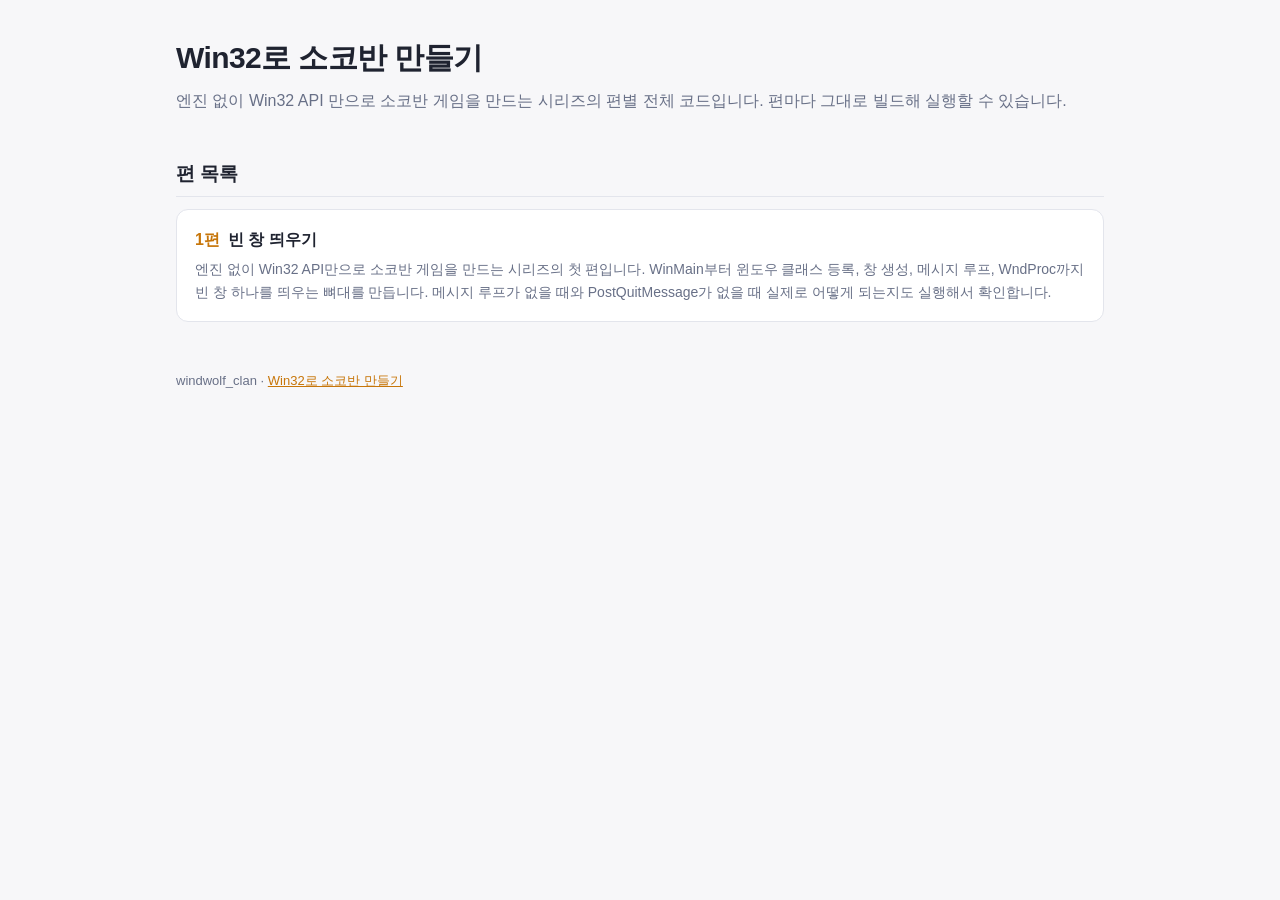
==== sokoban/index.html @ 4a5e50aa "Add Win32 Sokoban episode code pages under /sokoban Serves the full main.cpp, run screenshots and bu" ====
<!doctype html>
<html lang="ko">
<head>
<meta charset="utf-8">
<meta name="viewport" content="width=device-width,initial-scale=1">
<title>Win32로 소코반 만들기</title>
<meta name="description" content="편별 전체 코드와 실행 화면">
<link rel="canonical" href="https://shorts.windwolf.co.kr/sokoban/">
<meta property="og:title" content="Win32로 소코반 만들기">
<meta property="og:description" content="편별 전체 코드와 실행 화면">
<meta property="og:url" content="https://shorts.windwolf.co.kr/sokoban/">
<link rel="stylesheet" href="style.css">
</head>
<body>
<div class="wrap">
<h1>Win32로 소코반 만들기</h1><p class="lead">엔진 없이 Win32 API 만으로 소코반 게임을 만드는 시리즈의 편별 전체 코드입니다. 편마다 그대로 빌드해 실행할 수 있습니다.</p><h2>편 목록</h2><ul class="eplist"><li><a href="ep01/"><span class="no">1편</span><b>빈 창 띄우기</b><p>엔진 없이 Win32 API만으로 소코반 게임을 만드는 시리즈의 첫 편입니다. WinMain부터 윈도우 클래스 등록, 창 생성, 메시지 루프, WndProc까지 빈 창 하나를 띄우는 뼈대를 만듭니다. 메시지 루프가 없을 때와 PostQuitMessage가 없을 때 실제로 어떻게 되는지도 실행해서 확인합니다.</p></a></li></ul>
<footer>windwolf_clan · <a href="">Win32로 소코반 만들기</a></footer>
</div>
<script>
function copyCode(id,btn){navigator.clipboard.writeText(document.getElementById(id).textContent).then(()=>{
 const t=btn.textContent;btn.textContent='복사됨';setTimeout(()=>btn.textContent=t,1200)})}
function toggleMarks(btn){const p=document.getElementById('code');p.classList.toggle('nomark');
 btn.textContent=p.classList.contains('nomark')?'변경 표시 켜기':'변경 표시 끄기'}
</script>
</body>
</html>
---- sokoban/style.css ----
:root{--bg:#f7f7f9;--panel:#fff;--code:#fbfbfc;--fg:#1f2330;--dim:#687087;--line:#e3e5ec;
 --accent:#c7760a;--add:#fff3dc;--addb:#e8a33a;--chg:#e7efff;--chgb:#6f9cf0;--num:#a3a8b8;
 --kw:#0b57b8;--ty:#0f7c6b;--fn:#795e26;--str:#a3411c;--nm:#2f7d32;--cm:#6a8a5a;--pp:#8a3a9c;--cs:#2455b0}
@media (prefers-color-scheme:dark){:root:not([data-theme="light"]){--bg:#10121b;--panel:#171a26;--code:#141722;
 --fg:#dcdee8;--dim:#8d93aa;--line:#262a3a;--accent:#ffb84c;--add:#302c26;--addb:#ffb84c;--chg:#262c3c;
 --chgb:#78aaff;--num:#5a5f73;--kw:#569cd6;--ty:#4ec9b0;--fn:#dcdcaa;--str:#ce9178;--nm:#b5cea8;
 --cm:#6a9955;--pp:#c586c0;--cs:#9cbeff}}
*{box-sizing:border-box}
body{margin:0;background:var(--bg);color:var(--fg);
 font:16px/1.7 -apple-system,BlinkMacSystemFont,"Segoe UI","Malgun Gothic","Apple SD Gothic Neo",sans-serif}
a{color:var(--accent)}
.wrap{max-width:960px;margin:0 auto;padding:32px 16px 80px}
.crumb{font-size:14px;color:var(--dim)} .crumb a{color:var(--dim)}
h1{font-size:30px;line-height:1.3;margin:6px 0 10px;letter-spacing:-.02em}
h2{font-size:19px;margin:44px 0 12px;padding-bottom:6px;border-bottom:1px solid var(--line)}
.lead{color:var(--dim);margin:0}
.btns{display:flex;gap:10px;flex-wrap:wrap;margin:18px 0 0}
.btn{display:inline-block;padding:7px 14px;border:1px solid var(--line);border-radius:8px;background:var(--panel);
 color:var(--fg);text-decoration:none;font-size:14px;cursor:pointer;font-family:inherit}
.btn:hover{border-color:var(--accent)} .btn.primary{background:var(--accent);border-color:var(--accent);color:#1a1405;font-weight:600}
.btn[aria-disabled]{opacity:.55;pointer-events:none}
.shot{background:var(--panel);border:1px solid var(--line);border-radius:12px;padding:12px;text-align:center}
.shot img{max-width:100%;height:auto;display:block;margin:0 auto}
.shot figcaption{font-size:14px;color:var(--dim);margin-top:8px}
.scene{margin:0 0 18px;background:var(--panel);border:1px solid var(--line);border-radius:12px;padding:16px 18px}
.scene h3{margin:0 0 10px;font-size:16px} .scene img{max-width:100%;height:auto;border-radius:8px;display:block}
.scene figcaption{font-size:14px;color:var(--dim);margin-top:10px}
pre.term{margin:0;padding:12px 14px;background:var(--code);border:1px solid var(--line);border-radius:8px;
 font:13.5px/1.6 Consolas,"D2Coding",monospace;white-space:pre-wrap;word-break:break-word;overflow-x:auto}
.scene img + pre.term{margin-top:10px}
.chapters{list-style:none;padding:0;margin:0;columns:2;column-gap:32px}
.chapters li{break-inside:avoid;padding:3px 0}
.chapters .t{font-family:Consolas,"D2Coding",monospace;color:var(--dim);display:inline-block;width:3.6em}
.codebox{border:1px solid var(--line);border-radius:12px;overflow:hidden;background:var(--code)}
.codehead{display:flex;align-items:center;justify-content:space-between;gap:12px;flex-wrap:wrap;
 padding:8px 12px;border-bottom:1px solid var(--line);background:var(--panel);font-size:14px}
.codehead b{font-family:Consolas,"D2Coding",monospace}
.legend{color:var(--dim);font-size:13px}
.legend i{display:inline-block;width:10px;height:10px;border-radius:2px;margin:0 4px 0 10px;vertical-align:-1px}
pre{margin:0;padding:10px 0 16px;overflow-x:auto;font:14.5px/1.6 Consolas,"D2Coding",monospace}
.l{display:block;padding-right:16px;border-left:3px solid transparent;white-space:pre;min-height:1.6em}
.n{display:inline-block;width:3em;text-align:right;margin-right:1.2em;color:var(--num);user-select:none}
.add{background:var(--add);border-color:var(--addb)} .chg{background:var(--chg);border-color:var(--chgb)}
.nomark .add,.nomark .chg{background:none;border-color:transparent}
.kw{color:var(--kw)} .ty{color:var(--ty)} .fn{color:var(--fn)} .str{color:var(--str)} .nm{color:var(--nm)}
.cm{color:var(--cm)} .pp{color:var(--pp)} .cs{color:var(--cs)}
code.inl{font-family:Consolas,"D2Coding",monospace;font-size:14px;background:var(--panel);border:1px solid var(--line);
 border-radius:5px;padding:1px 6px}
.cmd{position:relative} .cmd pre{padding:12px 16px;white-space:pre-wrap;word-break:break-all;background:var(--code);
 border:1px solid var(--line);border-radius:10px}
ol.steps li{margin:4px 0}
.nav{display:flex;justify-content:space-between;gap:12px;margin-top:56px;padding-top:20px;border-top:1px solid var(--line)}
.eplist{list-style:none;padding:0;margin:0;display:grid;gap:12px}
.eplist a{display:block;padding:16px 18px;border:1px solid var(--line);border-radius:12px;background:var(--panel);
 text-decoration:none;color:var(--fg)} .eplist a:hover{border-color:var(--accent)}
.eplist .no{color:var(--accent);font-weight:700;margin-right:8px} .eplist p{margin:4px 0 0;color:var(--dim);font-size:14px}
footer{margin-top:48px;color:var(--dim);font-size:13px}
@media (max-width:640px){h1{font-size:24px}.chapters{columns:1}pre{font-size:13px}.n{width:2.2em;margin-right:.8em}}
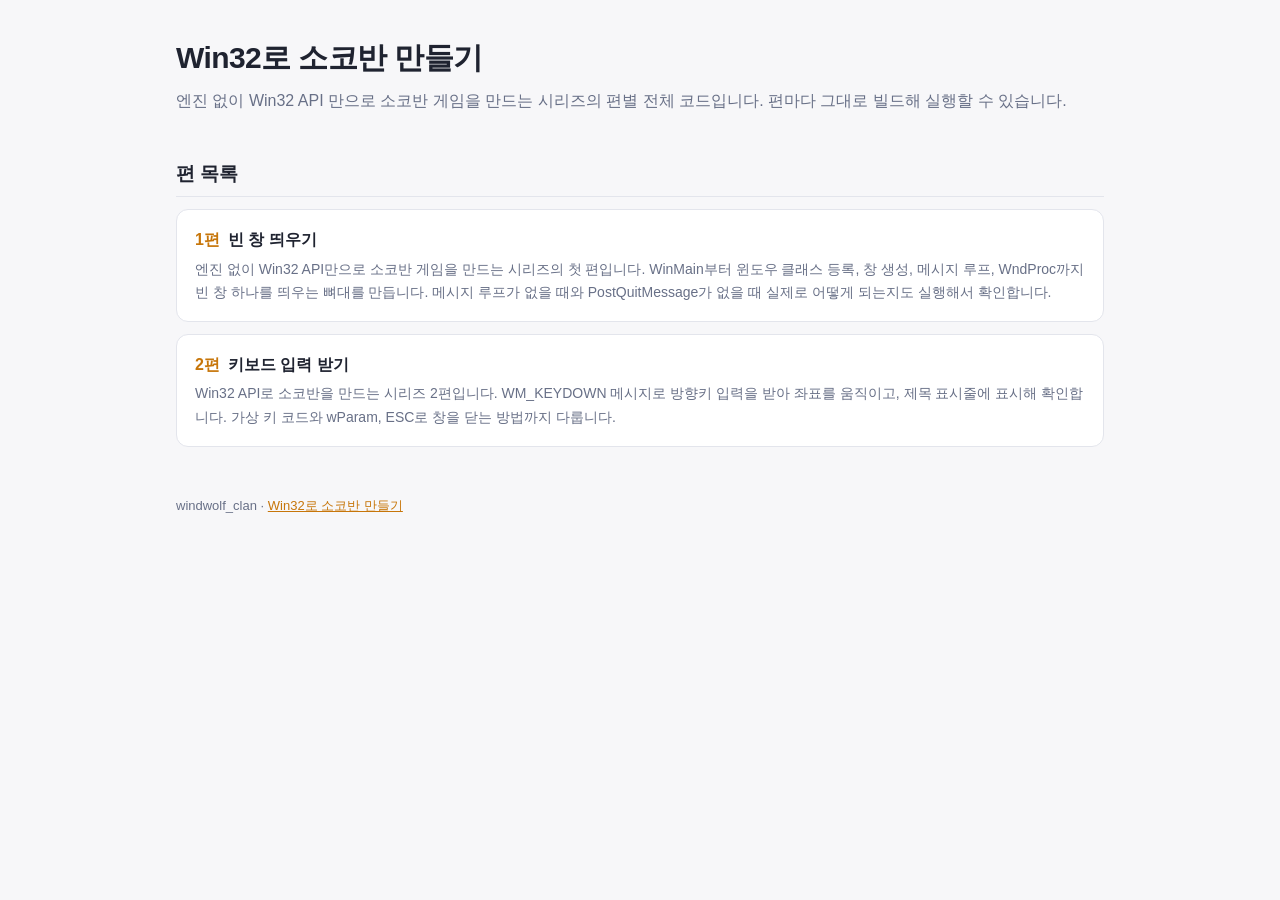
==== commit 28d14d3c: "Add episode 2 code page and link episode 1 video Co-Authored-By: Claude Opus 5 <noreply@anthropic.co" ====
--- a/sokoban/index.html
+++ b/sokoban/index.html
@@ -13,7 +13,7 @@
 </head>
 <body>
 <div class="wrap">
-<h1>Win32로 소코반 만들기</h1><p class="lead">엔진 없이 Win32 API 만으로 소코반 게임을 만드는 시리즈의 편별 전체 코드입니다. 편마다 그대로 빌드해 실행할 수 있습니다.</p><h2>편 목록</h2><ul class="eplist"><li><a href="ep01/"><span class="no">1편</span><b>빈 창 띄우기</b><p>엔진 없이 Win32 API만으로 소코반 게임을 만드는 시리즈의 첫 편입니다. WinMain부터 윈도우 클래스 등록, 창 생성, 메시지 루프, WndProc까지 빈 창 하나를 띄우는 뼈대를 만듭니다. 메시지 루프가 없을 때와 PostQuitMessage가 없을 때 실제로 어떻게 되는지도 실행해서 확인합니다.</p></a></li></ul>
+<h1>Win32로 소코반 만들기</h1><p class="lead">엔진 없이 Win32 API 만으로 소코반 게임을 만드는 시리즈의 편별 전체 코드입니다. 편마다 그대로 빌드해 실행할 수 있습니다.</p><h2>편 목록</h2><ul class="eplist"><li><a href="ep01/"><span class="no">1편</span><b>빈 창 띄우기</b><p>엔진 없이 Win32 API만으로 소코반 게임을 만드는 시리즈의 첫 편입니다. WinMain부터 윈도우 클래스 등록, 창 생성, 메시지 루프, WndProc까지 빈 창 하나를 띄우는 뼈대를 만듭니다. 메시지 루프가 없을 때와 PostQuitMessage가 없을 때 실제로 어떻게 되는지도 실행해서 확인합니다.</p></a></li><li><a href="ep02/"><span class="no">2편</span><b>키보드 입력 받기</b><p>Win32 API로 소코반을 만드는 시리즈 2편입니다. WM_KEYDOWN 메시지로 방향키 입력을 받아 좌표를 움직이고, 제목 표시줄에 표시해 확인합니다. 가상 키 코드와 wParam, ESC로 창을 닫는 방법까지 다룹니다.</p></a></li></ul>
 <footer>windwolf_clan · <a href="">Win32로 소코반 만들기</a></footer>
 </div>
 <script>
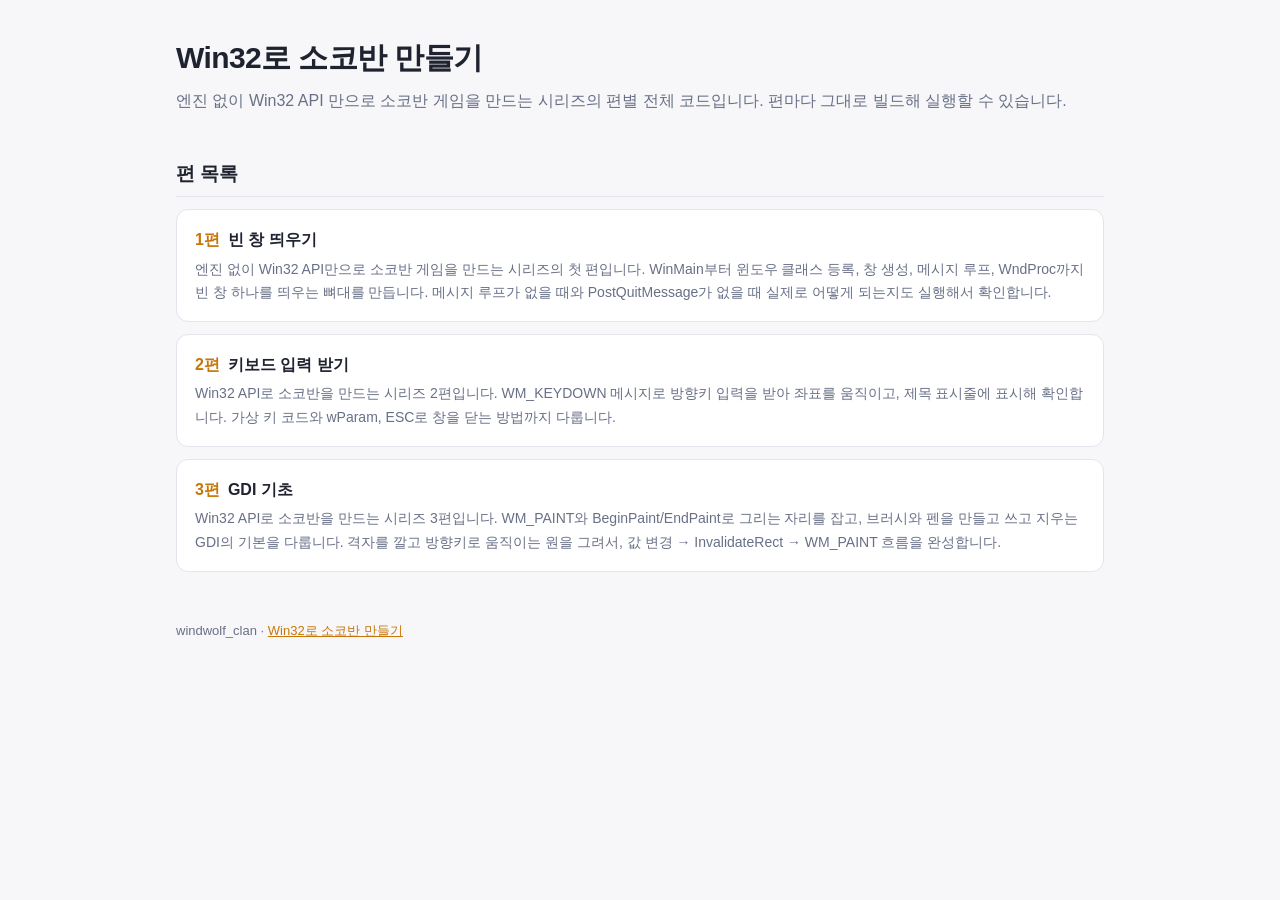
==== commit 0b090835: "Add episode 3 code page and link video Co-Authored-By: Claude Opus 5 <noreply@anthropic.com>" ====
--- a/sokoban/index.html
+++ b/sokoban/index.html
@@ -13,7 +13,7 @@
 </head>
 <body>
 <div class="wrap">
-<h1>Win32로 소코반 만들기</h1><p class="lead">엔진 없이 Win32 API 만으로 소코반 게임을 만드는 시리즈의 편별 전체 코드입니다. 편마다 그대로 빌드해 실행할 수 있습니다.</p><h2>편 목록</h2><ul class="eplist"><li><a href="ep01/"><span class="no">1편</span><b>빈 창 띄우기</b><p>엔진 없이 Win32 API만으로 소코반 게임을 만드는 시리즈의 첫 편입니다. WinMain부터 윈도우 클래스 등록, 창 생성, 메시지 루프, WndProc까지 빈 창 하나를 띄우는 뼈대를 만듭니다. 메시지 루프가 없을 때와 PostQuitMessage가 없을 때 실제로 어떻게 되는지도 실행해서 확인합니다.</p></a></li><li><a href="ep02/"><span class="no">2편</span><b>키보드 입력 받기</b><p>Win32 API로 소코반을 만드는 시리즈 2편입니다. WM_KEYDOWN 메시지로 방향키 입력을 받아 좌표를 움직이고, 제목 표시줄에 표시해 확인합니다. 가상 키 코드와 wParam, ESC로 창을 닫는 방법까지 다룹니다.</p></a></li></ul>
+<h1>Win32로 소코반 만들기</h1><p class="lead">엔진 없이 Win32 API 만으로 소코반 게임을 만드는 시리즈의 편별 전체 코드입니다. 편마다 그대로 빌드해 실행할 수 있습니다.</p><h2>편 목록</h2><ul class="eplist"><li><a href="ep01/"><span class="no">1편</span><b>빈 창 띄우기</b><p>엔진 없이 Win32 API만으로 소코반 게임을 만드는 시리즈의 첫 편입니다. WinMain부터 윈도우 클래스 등록, 창 생성, 메시지 루프, WndProc까지 빈 창 하나를 띄우는 뼈대를 만듭니다. 메시지 루프가 없을 때와 PostQuitMessage가 없을 때 실제로 어떻게 되는지도 실행해서 확인합니다.</p></a></li><li><a href="ep02/"><span class="no">2편</span><b>키보드 입력 받기</b><p>Win32 API로 소코반을 만드는 시리즈 2편입니다. WM_KEYDOWN 메시지로 방향키 입력을 받아 좌표를 움직이고, 제목 표시줄에 표시해 확인합니다. 가상 키 코드와 wParam, ESC로 창을 닫는 방법까지 다룹니다.</p></a></li><li><a href="ep03/"><span class="no">3편</span><b>GDI 기초</b><p>Win32 API로 소코반을 만드는 시리즈 3편입니다. WM_PAINT와 BeginPaint/EndPaint로 그리는 자리를 잡고, 브러시와 펜을 만들고 쓰고 지우는 GDI의 기본을 다룹니다. 격자를 깔고 방향키로 움직이는 원을 그려서, 값 변경 → InvalidateRect → WM_PAINT 흐름을 완성합니다.</p></a></li></ul>
 <footer>windwolf_clan · <a href="">Win32로 소코반 만들기</a></footer>
 </div>
 <script>
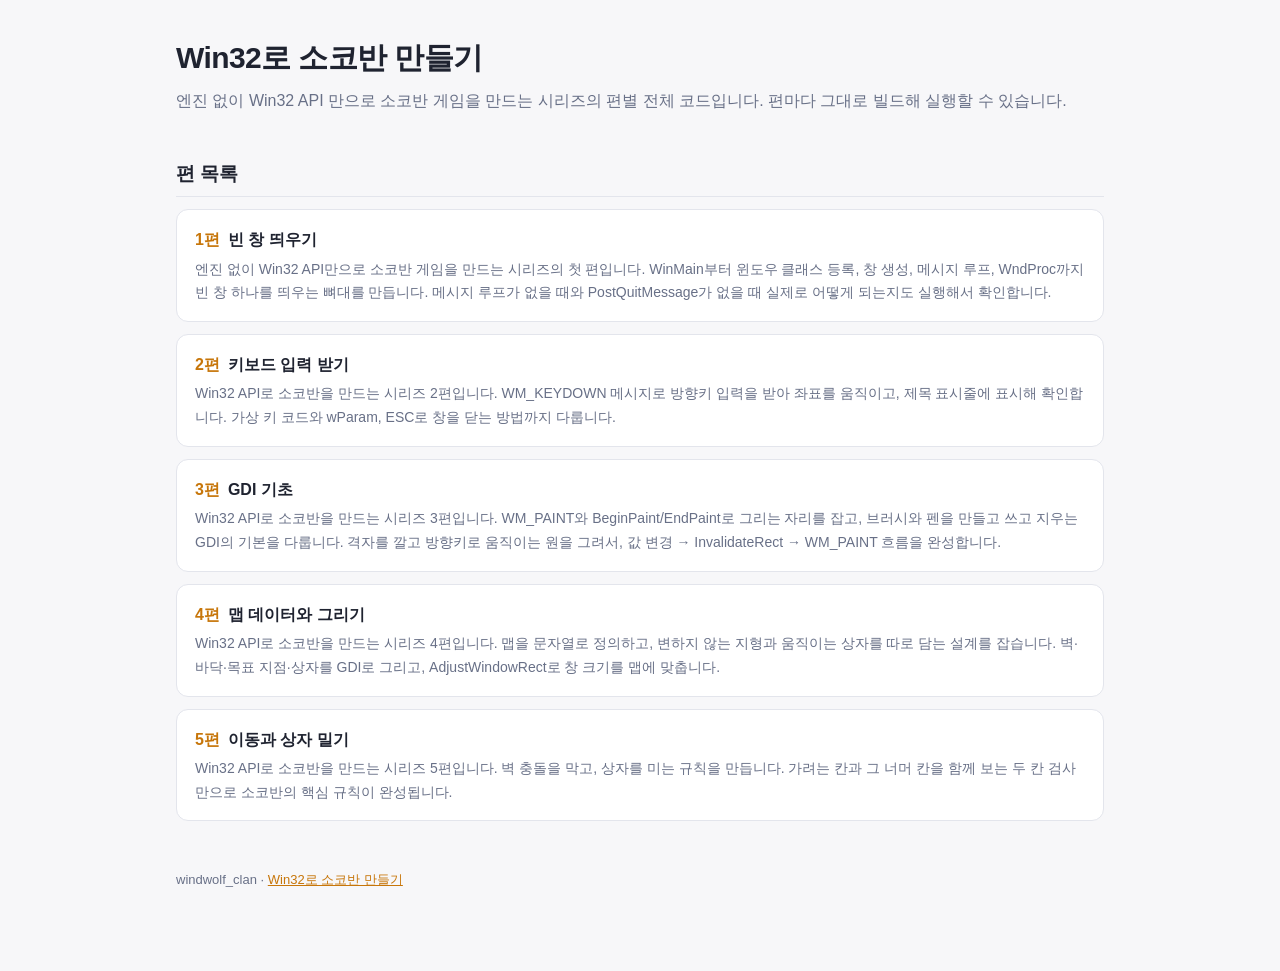
==== commit 28bdaa96: "Add episode 5 code page Co-Authored-By: Claude Opus 5 <noreply@anthropic.com>" ====
--- a/sokoban/index.html
+++ b/sokoban/index.html
@@ -13,7 +13,7 @@
 </head>
 <body>
 <div class="wrap">
-<h1>Win32로 소코반 만들기</h1><p class="lead">엔진 없이 Win32 API 만으로 소코반 게임을 만드는 시리즈의 편별 전체 코드입니다. 편마다 그대로 빌드해 실행할 수 있습니다.</p><h2>편 목록</h2><ul class="eplist"><li><a href="ep01/"><span class="no">1편</span><b>빈 창 띄우기</b><p>엔진 없이 Win32 API만으로 소코반 게임을 만드는 시리즈의 첫 편입니다. WinMain부터 윈도우 클래스 등록, 창 생성, 메시지 루프, WndProc까지 빈 창 하나를 띄우는 뼈대를 만듭니다. 메시지 루프가 없을 때와 PostQuitMessage가 없을 때 실제로 어떻게 되는지도 실행해서 확인합니다.</p></a></li><li><a href="ep02/"><span class="no">2편</span><b>키보드 입력 받기</b><p>Win32 API로 소코반을 만드는 시리즈 2편입니다. WM_KEYDOWN 메시지로 방향키 입력을 받아 좌표를 움직이고, 제목 표시줄에 표시해 확인합니다. 가상 키 코드와 wParam, ESC로 창을 닫는 방법까지 다룹니다.</p></a></li><li><a href="ep03/"><span class="no">3편</span><b>GDI 기초</b><p>Win32 API로 소코반을 만드는 시리즈 3편입니다. WM_PAINT와 BeginPaint/EndPaint로 그리는 자리를 잡고, 브러시와 펜을 만들고 쓰고 지우는 GDI의 기본을 다룹니다. 격자를 깔고 방향키로 움직이는 원을 그려서, 값 변경 → InvalidateRect → WM_PAINT 흐름을 완성합니다.</p></a></li></ul>
+<h1>Win32로 소코반 만들기</h1><p class="lead">엔진 없이 Win32 API 만으로 소코반 게임을 만드는 시리즈의 편별 전체 코드입니다. 편마다 그대로 빌드해 실행할 수 있습니다.</p><h2>편 목록</h2><ul class="eplist"><li><a href="ep01/"><span class="no">1편</span><b>빈 창 띄우기</b><p>엔진 없이 Win32 API만으로 소코반 게임을 만드는 시리즈의 첫 편입니다. WinMain부터 윈도우 클래스 등록, 창 생성, 메시지 루프, WndProc까지 빈 창 하나를 띄우는 뼈대를 만듭니다. 메시지 루프가 없을 때와 PostQuitMessage가 없을 때 실제로 어떻게 되는지도 실행해서 확인합니다.</p></a></li><li><a href="ep02/"><span class="no">2편</span><b>키보드 입력 받기</b><p>Win32 API로 소코반을 만드는 시리즈 2편입니다. WM_KEYDOWN 메시지로 방향키 입력을 받아 좌표를 움직이고, 제목 표시줄에 표시해 확인합니다. 가상 키 코드와 wParam, ESC로 창을 닫는 방법까지 다룹니다.</p></a></li><li><a href="ep03/"><span class="no">3편</span><b>GDI 기초</b><p>Win32 API로 소코반을 만드는 시리즈 3편입니다. WM_PAINT와 BeginPaint/EndPaint로 그리는 자리를 잡고, 브러시와 펜을 만들고 쓰고 지우는 GDI의 기본을 다룹니다. 격자를 깔고 방향키로 움직이는 원을 그려서, 값 변경 → InvalidateRect → WM_PAINT 흐름을 완성합니다.</p></a></li><li><a href="ep04/"><span class="no">4편</span><b>맵 데이터와 그리기</b><p>Win32 API로 소코반을 만드는 시리즈 4편입니다. 맵을 문자열로 정의하고, 변하지 않는 지형과 움직이는 상자를 따로 담는 설계를 잡습니다. 벽·바닥·목표 지점·상자를 GDI로 그리고, AdjustWindowRect로 창 크기를 맵에 맞춥니다.</p></a></li><li><a href="ep05/"><span class="no">5편</span><b>이동과 상자 밀기</b><p>Win32 API로 소코반을 만드는 시리즈 5편입니다. 벽 충돌을 막고, 상자를 미는 규칙을 만듭니다. 가려는 칸과 그 너머 칸을 함께 보는 두 칸 검사만으로 소코반의 핵심 규칙이 완성됩니다.</p></a></li></ul>
 <footer>windwolf_clan · <a href="">Win32로 소코반 만들기</a></footer>
 </div>
 <script>
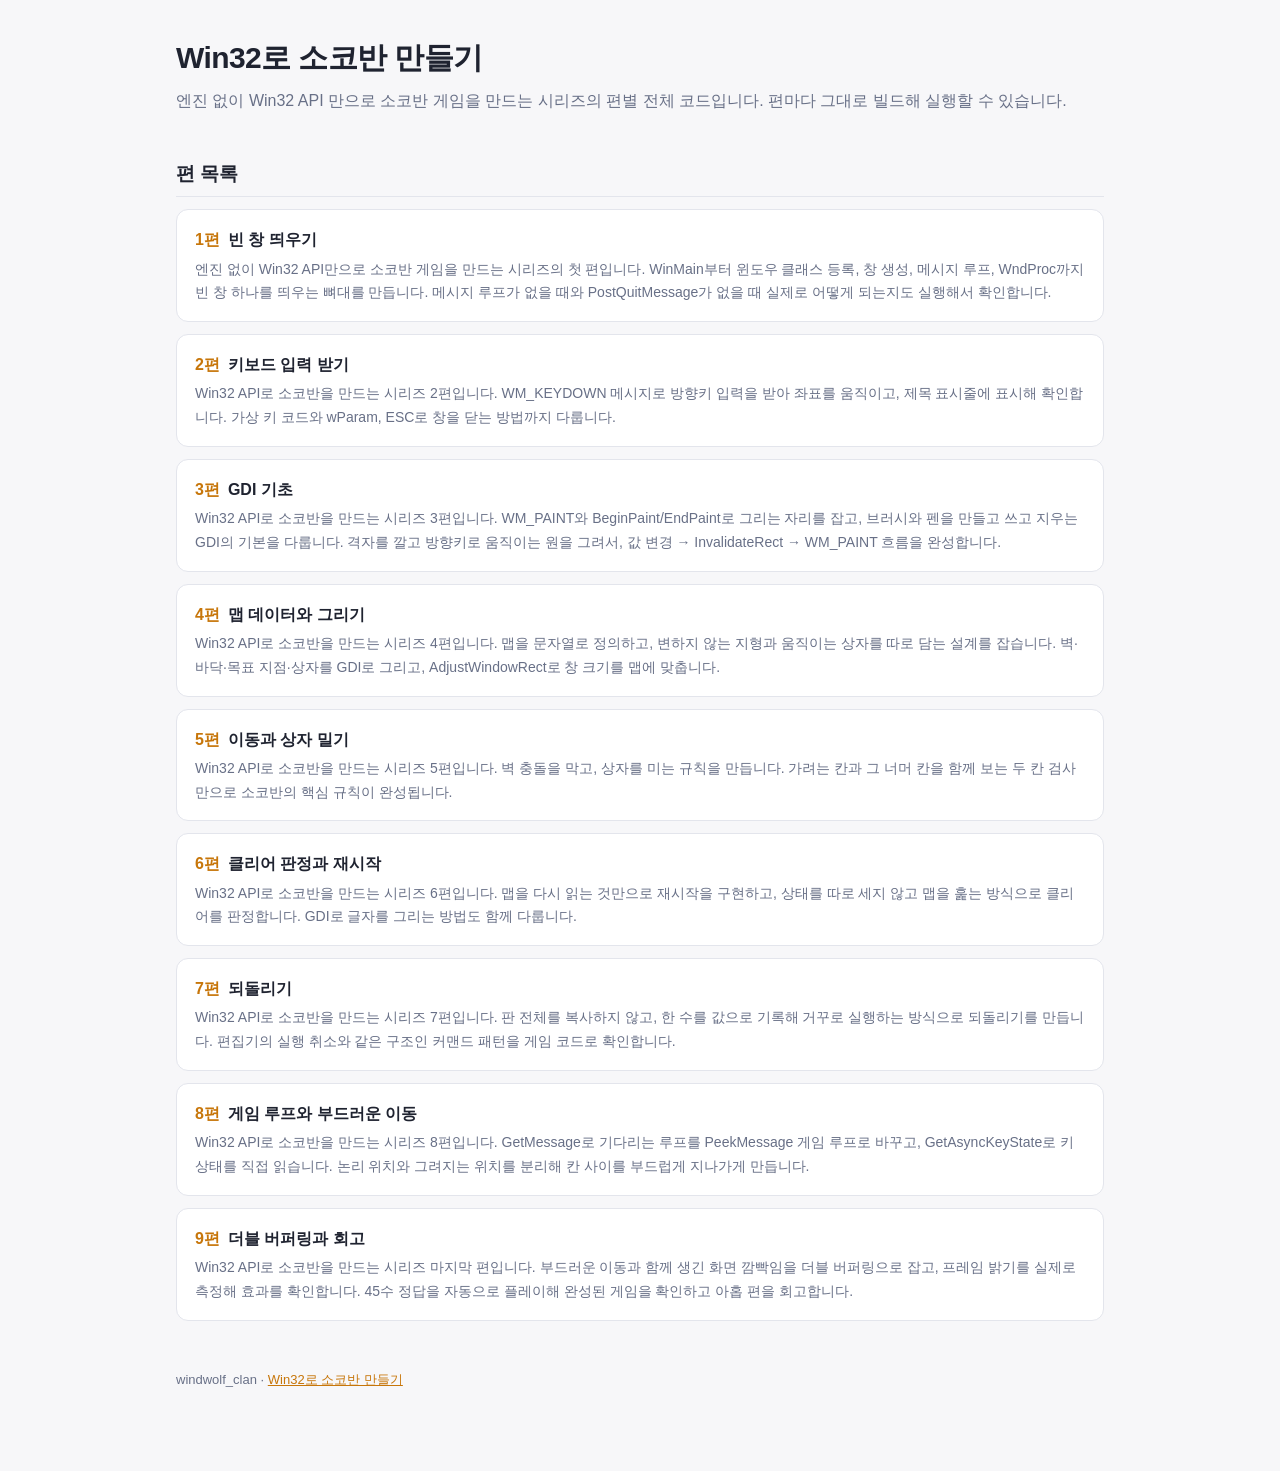
==== commit 252b6abc: "Add episode 6-9 code pages Co-Authored-By: Claude Opus 5 <noreply@anthropic.com>" ====
--- a/sokoban/index.html
+++ b/sokoban/index.html
@@ -13,7 +13,7 @@
 </head>
 <body>
 <div class="wrap">
-<h1>Win32로 소코반 만들기</h1><p class="lead">엔진 없이 Win32 API 만으로 소코반 게임을 만드는 시리즈의 편별 전체 코드입니다. 편마다 그대로 빌드해 실행할 수 있습니다.</p><h2>편 목록</h2><ul class="eplist"><li><a href="ep01/"><span class="no">1편</span><b>빈 창 띄우기</b><p>엔진 없이 Win32 API만으로 소코반 게임을 만드는 시리즈의 첫 편입니다. WinMain부터 윈도우 클래스 등록, 창 생성, 메시지 루프, WndProc까지 빈 창 하나를 띄우는 뼈대를 만듭니다. 메시지 루프가 없을 때와 PostQuitMessage가 없을 때 실제로 어떻게 되는지도 실행해서 확인합니다.</p></a></li><li><a href="ep02/"><span class="no">2편</span><b>키보드 입력 받기</b><p>Win32 API로 소코반을 만드는 시리즈 2편입니다. WM_KEYDOWN 메시지로 방향키 입력을 받아 좌표를 움직이고, 제목 표시줄에 표시해 확인합니다. 가상 키 코드와 wParam, ESC로 창을 닫는 방법까지 다룹니다.</p></a></li><li><a href="ep03/"><span class="no">3편</span><b>GDI 기초</b><p>Win32 API로 소코반을 만드는 시리즈 3편입니다. WM_PAINT와 BeginPaint/EndPaint로 그리는 자리를 잡고, 브러시와 펜을 만들고 쓰고 지우는 GDI의 기본을 다룹니다. 격자를 깔고 방향키로 움직이는 원을 그려서, 값 변경 → InvalidateRect → WM_PAINT 흐름을 완성합니다.</p></a></li><li><a href="ep04/"><span class="no">4편</span><b>맵 데이터와 그리기</b><p>Win32 API로 소코반을 만드는 시리즈 4편입니다. 맵을 문자열로 정의하고, 변하지 않는 지형과 움직이는 상자를 따로 담는 설계를 잡습니다. 벽·바닥·목표 지점·상자를 GDI로 그리고, AdjustWindowRect로 창 크기를 맵에 맞춥니다.</p></a></li><li><a href="ep05/"><span class="no">5편</span><b>이동과 상자 밀기</b><p>Win32 API로 소코반을 만드는 시리즈 5편입니다. 벽 충돌을 막고, 상자를 미는 규칙을 만듭니다. 가려는 칸과 그 너머 칸을 함께 보는 두 칸 검사만으로 소코반의 핵심 규칙이 완성됩니다.</p></a></li></ul>
+<h1>Win32로 소코반 만들기</h1><p class="lead">엔진 없이 Win32 API 만으로 소코반 게임을 만드는 시리즈의 편별 전체 코드입니다. 편마다 그대로 빌드해 실행할 수 있습니다.</p><h2>편 목록</h2><ul class="eplist"><li><a href="ep01/"><span class="no">1편</span><b>빈 창 띄우기</b><p>엔진 없이 Win32 API만으로 소코반 게임을 만드는 시리즈의 첫 편입니다. WinMain부터 윈도우 클래스 등록, 창 생성, 메시지 루프, WndProc까지 빈 창 하나를 띄우는 뼈대를 만듭니다. 메시지 루프가 없을 때와 PostQuitMessage가 없을 때 실제로 어떻게 되는지도 실행해서 확인합니다.</p></a></li><li><a href="ep02/"><span class="no">2편</span><b>키보드 입력 받기</b><p>Win32 API로 소코반을 만드는 시리즈 2편입니다. WM_KEYDOWN 메시지로 방향키 입력을 받아 좌표를 움직이고, 제목 표시줄에 표시해 확인합니다. 가상 키 코드와 wParam, ESC로 창을 닫는 방법까지 다룹니다.</p></a></li><li><a href="ep03/"><span class="no">3편</span><b>GDI 기초</b><p>Win32 API로 소코반을 만드는 시리즈 3편입니다. WM_PAINT와 BeginPaint/EndPaint로 그리는 자리를 잡고, 브러시와 펜을 만들고 쓰고 지우는 GDI의 기본을 다룹니다. 격자를 깔고 방향키로 움직이는 원을 그려서, 값 변경 → InvalidateRect → WM_PAINT 흐름을 완성합니다.</p></a></li><li><a href="ep04/"><span class="no">4편</span><b>맵 데이터와 그리기</b><p>Win32 API로 소코반을 만드는 시리즈 4편입니다. 맵을 문자열로 정의하고, 변하지 않는 지형과 움직이는 상자를 따로 담는 설계를 잡습니다. 벽·바닥·목표 지점·상자를 GDI로 그리고, AdjustWindowRect로 창 크기를 맵에 맞춥니다.</p></a></li><li><a href="ep05/"><span class="no">5편</span><b>이동과 상자 밀기</b><p>Win32 API로 소코반을 만드는 시리즈 5편입니다. 벽 충돌을 막고, 상자를 미는 규칙을 만듭니다. 가려는 칸과 그 너머 칸을 함께 보는 두 칸 검사만으로 소코반의 핵심 규칙이 완성됩니다.</p></a></li><li><a href="ep06/"><span class="no">6편</span><b>클리어 판정과 재시작</b><p>Win32 API로 소코반을 만드는 시리즈 6편입니다. 맵을 다시 읽는 것만으로 재시작을 구현하고, 상태를 따로 세지 않고 맵을 훑는 방식으로 클리어를 판정합니다. GDI로 글자를 그리는 방법도 함께 다룹니다.</p></a></li><li><a href="ep07/"><span class="no">7편</span><b>되돌리기</b><p>Win32 API로 소코반을 만드는 시리즈 7편입니다. 판 전체를 복사하지 않고, 한 수를 값으로 기록해 거꾸로 실행하는 방식으로 되돌리기를 만듭니다. 편집기의 실행 취소와 같은 구조인 커맨드 패턴을 게임 코드로 확인합니다.</p></a></li><li><a href="ep08/"><span class="no">8편</span><b>게임 루프와 부드러운 이동</b><p>Win32 API로 소코반을 만드는 시리즈 8편입니다. GetMessage로 기다리는 루프를 PeekMessage 게임 루프로 바꾸고, GetAsyncKeyState로 키 상태를 직접 읽습니다. 논리 위치와 그려지는 위치를 분리해 칸 사이를 부드럽게 지나가게 만듭니다.</p></a></li><li><a href="ep09/"><span class="no">9편</span><b>더블 버퍼링과 회고</b><p>Win32 API로 소코반을 만드는 시리즈 마지막 편입니다. 부드러운 이동과 함께 생긴 화면 깜빡임을 더블 버퍼링으로 잡고, 프레임 밝기를 실제로 측정해 효과를 확인합니다. 45수 정답을 자동으로 플레이해 완성된 게임을 확인하고 아홉 편을 회고합니다.</p></a></li></ul>
 <footer>windwolf_clan · <a href="">Win32로 소코반 만들기</a></footer>
 </div>
 <script>
